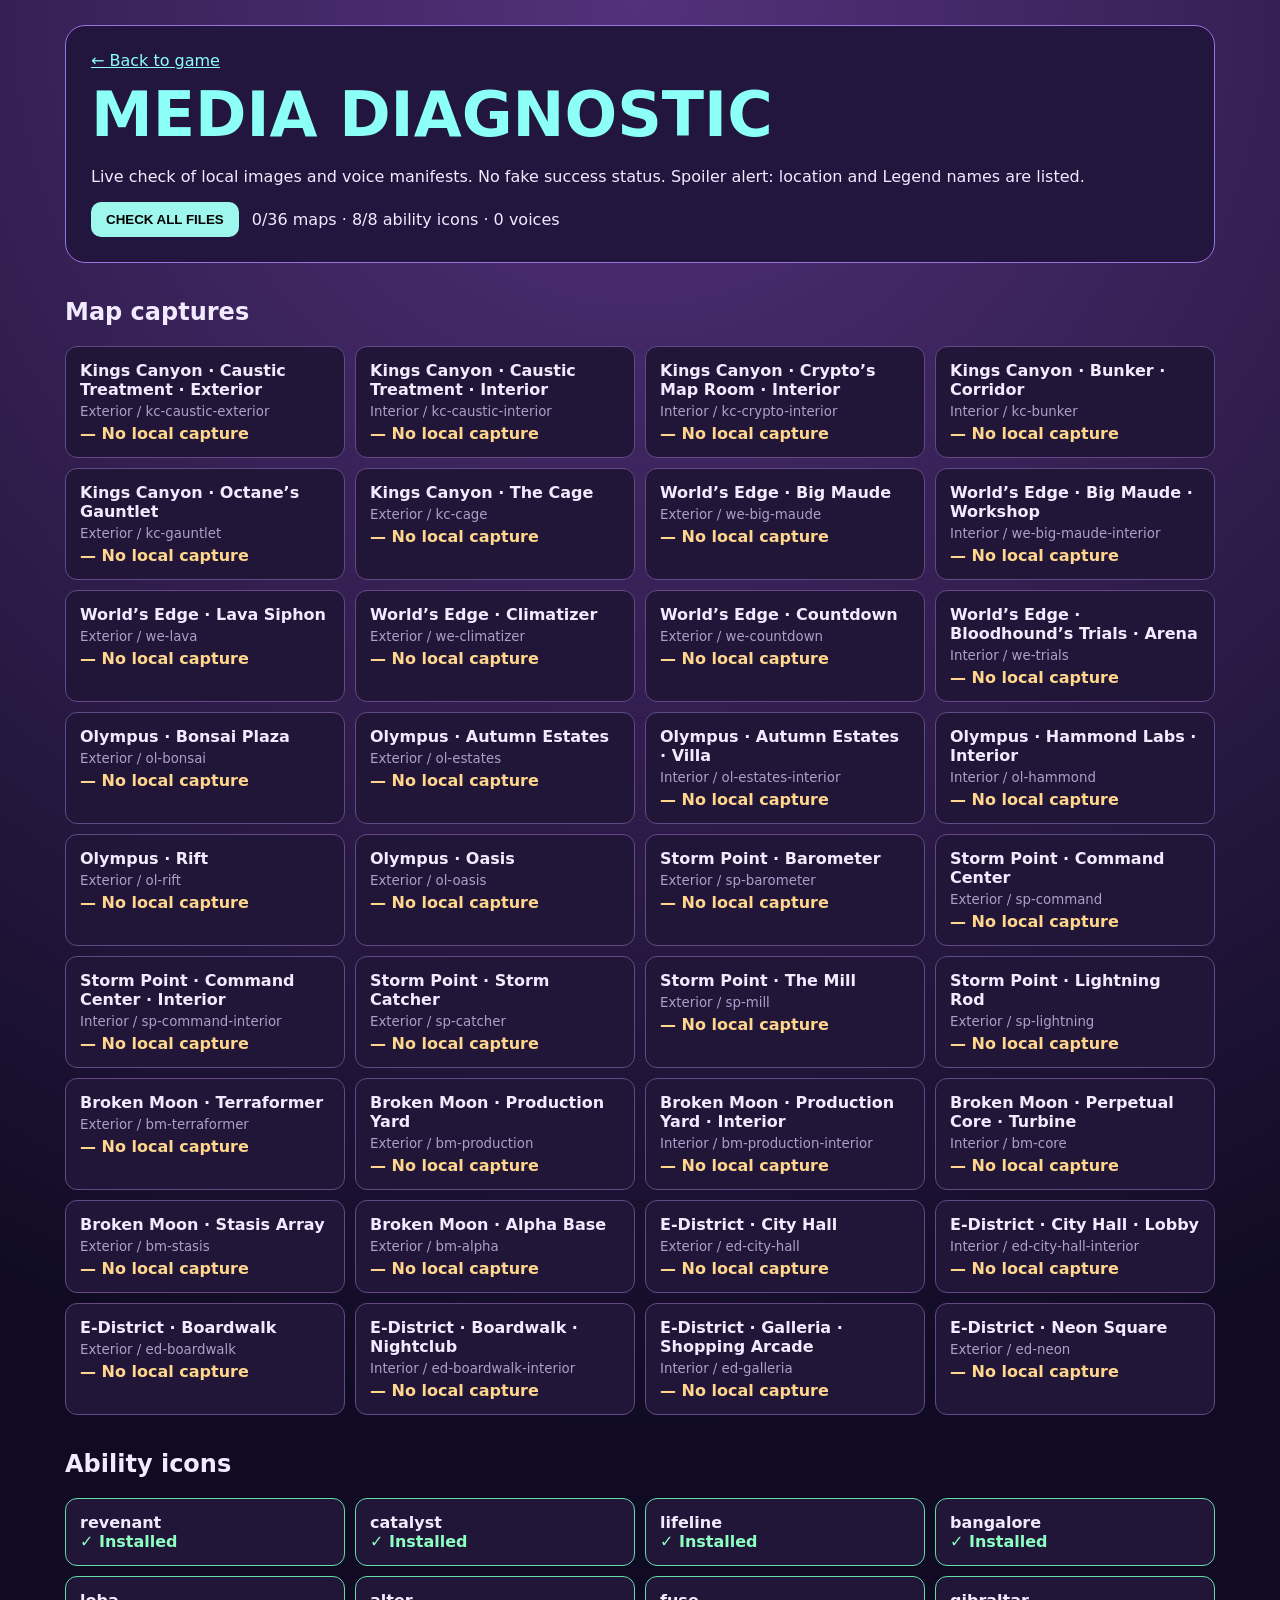
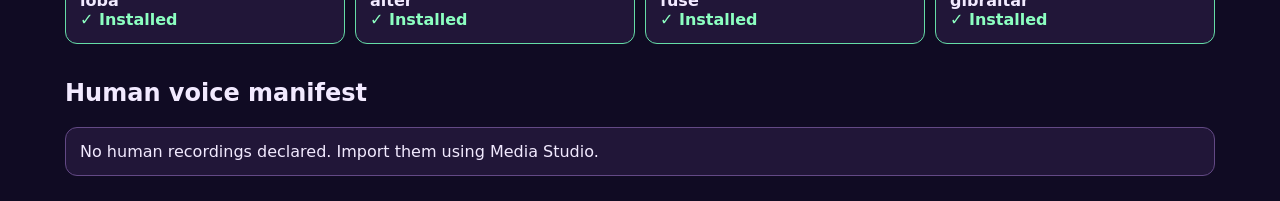
==== MEDIA_DIAGNOSTIC.html @ 8cba3d2e "asd" ====
<!doctype html><html lang="en"><head><meta charset="utf-8"><meta name="viewport" content="width=device-width,initial-scale=1"><title>GTP2 Media Diagnostic</title><style>
:root{font-family:system-ui,sans-serif;color:#f2eaff;background:#100b23}body{margin:0;padding:25px;background:radial-gradient(circle at 50% 0,#53317b,#100b23 75%)}main{max-width:1150px;margin:auto}.top{background:#23163e;border:1px solid #9674df;padding:25px;border-radius:20px}h1{font-size:clamp(30px,6vw,62px);margin:8px 0;color:#8cfff7}h2{margin-top:35px}a{color:#8cfff7}.grid{display:grid;grid-template-columns:repeat(auto-fit,minmax(245px,1fr));gap:10px}.item{padding:14px;border:1px solid #634985;border-radius:12px;background:#211638}.item strong,.item small{display:block}.item small{color:#af9ecb;margin:5px 0}.item b{color:#ffd68c}.item.ok{border-color:#65dda7}.item.ok b{color:#8cffc1}.controls{display:flex;gap:13px;align-items:center;flex-wrap:wrap}button{cursor:pointer;background:#9ef7ec;border:0;border-radius:10px;padding:10px 15px;font-weight:800}</style></head><body><main><section class="top"><a href="./index.html">← Back to game</a><h1>MEDIA DIAGNOSTIC</h1><p>Live check of local images and voice manifests. No fake success status. Spoiler alert: location and Legend names are listed.</p><div class="controls"><button id="rerun">CHECK ALL FILES</button><span id="summary">Ready.</span></div></section><h2>Map captures</h2><div class="grid" id="maps"></div><h2>Ability icons</h2><div class="grid" id="abilities"></div><h2>Human voice manifest</h2><div class="grid" id="voices"></div></main><script type="module">
import {LOCATIONS} from './src/maps.mjs';import {localAbilitySlugs} from './src/abilities.mjs';import {authorizedVoiceSlugs,authorizedVoiceExt} from './src/voice_manifest.mjs';
const escape=s=>String(s).replace(/[&<>"']/g,c=>({'&':'&amp;','<':'&lt;','>':'&gt;','"':'&quot;',"'":'&#39;'}[c]));
async function exists(paths){for(const path of paths){try{const r=await fetch(path,{cache:'no-cache'});if(!r.ok)continue;const h=r.headers.get('content-type')||'';if(h.includes('text/html'))continue;return path;}catch{}}return null;}
async function check(){const rows=await Promise.all(LOCATIONS.map(async loc=>({...loc,path:await exists(['webp','png','jpg','jpeg'].map(ext=>`./assets/maps/${loc.id}.${ext}`))})));const icon=await Promise.all(localAbilitySlugs.map(async slug=>({slug,path:await exists(['png','webp','jpg','jpeg','svg'].map(ext=>`./assets/ability-icons/${slug}.${ext}`))})));const voices=await Promise.all(authorizedVoiceSlugs.map(async slug=>({slug,path:await exists([`./assets/voices/${slug}.${authorizedVoiceExt[slug]||'mp3'}`])})));document.querySelector('#maps').innerHTML=rows.map(o=>`<div class="item ${o.path?'ok':''}"><strong>${escape(o.map)} · ${escape(o.poi)}</strong><small>${escape(o.kind)} / ${escape(o.id)}</small><b>${o.path?'✓ '+escape(o.path):'— No local capture'}</b></div>`).join('');document.querySelector('#abilities').innerHTML=icon.map(o=>`<div class="item ${o.path?'ok':''}"><strong>${escape(o.slug)}</strong><b>${o.path?'✓ Installed':'— Missing'}</b></div>`).join('');document.querySelector('#voices').innerHTML=voices.length?voices.map(o=>`<div class="item ${o.path?'ok':''}"><strong>${escape(o.slug)}</strong><b>${o.path?'✓ Installed':'— Manifest points to missing file'}</b></div>`).join(''):'<div class="item">No human recordings declared. Import them using Media Studio.</div>';document.querySelector('#summary').textContent=`${rows.filter(x=>x.path).length}/${rows.length} maps · ${icon.filter(x=>x.path).length}/${icon.length} ability icons · ${voices.filter(x=>x.path).length} voices`}
document.querySelector('#rerun').addEventListener('click',check);check();
</script></body></html>
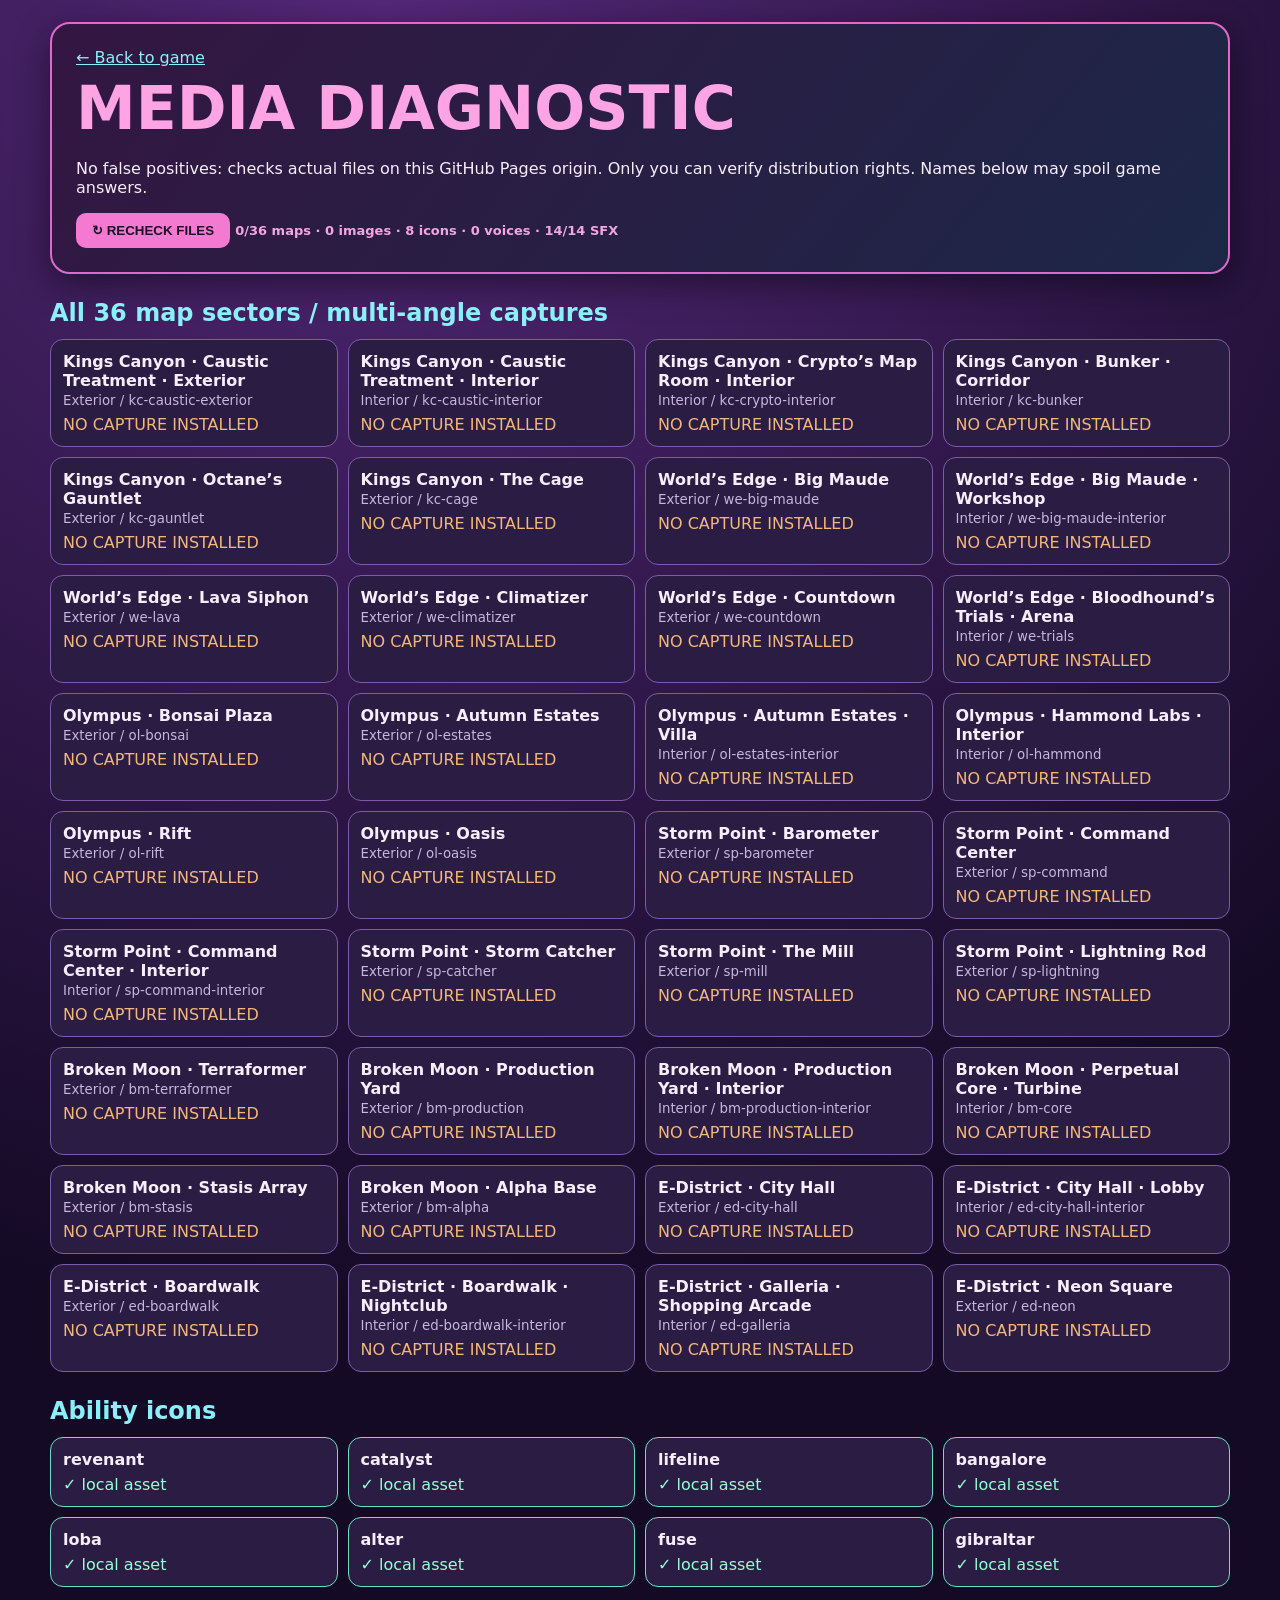
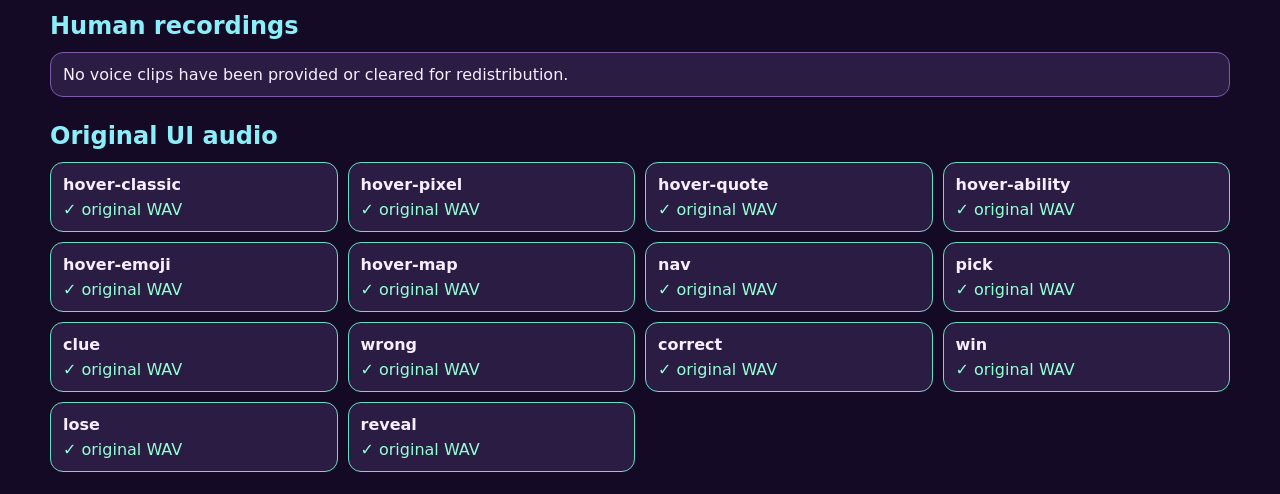
==== commit bc82bcd0: "sadsa" ====
--- a/MEDIA_DIAGNOSTIC.html
+++ b/MEDIA_DIAGNOSTIC.html
@@ -1,8 +1,23 @@
-<!doctype html><html lang="en"><head><meta charset="utf-8"><meta name="viewport" content="width=device-width,initial-scale=1"><title>GTP2 Media Diagnostic</title><style>
-:root{font-family:system-ui,sans-serif;color:#f2eaff;background:#100b23}body{margin:0;padding:25px;background:radial-gradient(circle at 50% 0,#53317b,#100b23 75%)}main{max-width:1150px;margin:auto}.top{background:#23163e;border:1px solid #9674df;padding:25px;border-radius:20px}h1{font-size:clamp(30px,6vw,62px);margin:8px 0;color:#8cfff7}h2{margin-top:35px}a{color:#8cfff7}.grid{display:grid;grid-template-columns:repeat(auto-fit,minmax(245px,1fr));gap:10px}.item{padding:14px;border:1px solid #634985;border-radius:12px;background:#211638}.item strong,.item small{display:block}.item small{color:#af9ecb;margin:5px 0}.item b{color:#ffd68c}.item.ok{border-color:#65dda7}.item.ok b{color:#8cffc1}.controls{display:flex;gap:13px;align-items:center;flex-wrap:wrap}button{cursor:pointer;background:#9ef7ec;border:0;border-radius:10px;padding:10px 15px;font-weight:800}</style></head><body><main><section class="top"><a href="./index.html">← Back to game</a><h1>MEDIA DIAGNOSTIC</h1><p>Live check of local images and voice manifests. No fake success status. Spoiler alert: location and Legend names are listed.</p><div class="controls"><button id="rerun">CHECK ALL FILES</button><span id="summary">Ready.</span></div></section><h2>Map captures</h2><div class="grid" id="maps"></div><h2>Ability icons</h2><div class="grid" id="abilities"></div><h2>Human voice manifest</h2><div class="grid" id="voices"></div></main><script type="module">
-import {LOCATIONS} from './src/maps.mjs';import {localAbilitySlugs} from './src/abilities.mjs';import {authorizedVoiceSlugs,authorizedVoiceExt} from './src/voice_manifest.mjs';
-const escape=s=>String(s).replace(/[&<>"']/g,c=>({'&':'&amp;','<':'&lt;','>':'&gt;','"':'&quot;',"'":'&#39;'}[c]));
-async function exists(paths){for(const path of paths){try{const r=await fetch(path,{cache:'no-cache'});if(!r.ok)continue;const h=r.headers.get('content-type')||'';if(h.includes('text/html'))continue;return path;}catch{}}return null;}
-async function check(){const rows=await Promise.all(LOCATIONS.map(async loc=>({...loc,path:await exists(['webp','png','jpg','jpeg'].map(ext=>`./assets/maps/${loc.id}.${ext}`))})));const icon=await Promise.all(localAbilitySlugs.map(async slug=>({slug,path:await exists(['png','webp','jpg','jpeg','svg'].map(ext=>`./assets/ability-icons/${slug}.${ext}`))})));const voices=await Promise.all(authorizedVoiceSlugs.map(async slug=>({slug,path:await exists([`./assets/voices/${slug}.${authorizedVoiceExt[slug]||'mp3'}`])})));document.querySelector('#maps').innerHTML=rows.map(o=>`<div class="item ${o.path?'ok':''}"><strong>${escape(o.map)} · ${escape(o.poi)}</strong><small>${escape(o.kind)} / ${escape(o.id)}</small><b>${o.path?'✓ '+escape(o.path):'— No local capture'}</b></div>`).join('');document.querySelector('#abilities').innerHTML=icon.map(o=>`<div class="item ${o.path?'ok':''}"><strong>${escape(o.slug)}</strong><b>${o.path?'✓ Installed':'— Missing'}</b></div>`).join('');document.querySelector('#voices').innerHTML=voices.length?voices.map(o=>`<div class="item ${o.path?'ok':''}"><strong>${escape(o.slug)}</strong><b>${o.path?'✓ Installed':'— Manifest points to missing file'}</b></div>`).join(''):'<div class="item">No human recordings declared. Import them using Media Studio.</div>';document.querySelector('#summary').textContent=`${rows.filter(x=>x.path).length}/${rows.length} maps · ${icon.filter(x=>x.path).length}/${icon.length} ability icons · ${voices.filter(x=>x.path).length} voices`}
-document.querySelector('#rerun').addEventListener('click',check);check();
-</script></body></html>+<!doctype html><html lang="en"><head><meta charset="utf-8"><meta name="viewport" content="width=device-width,initial-scale=1"><meta name="theme-color" content="#200d36"><title>GTP2 · Media Diagnostic</title><style>
+:root{font-family:system-ui,sans-serif;background:#140a25;color:#f7edff}body{margin:0;background:radial-gradient(circle at 30% 0,#542879,#140a25 58%)}main{max-width:1180px;margin:auto;padding:22px}.hero{background:linear-gradient(130deg,#331641,#1c2747);border:2px solid #df69c9;border-radius:20px;padding:24px;box-shadow:0 10px 35px #0007}h1{font-size:clamp(35px,5vw,60px);margin:6px 0;color:#ffa4e2}h2{margin:25px 0 12px;color:#8beff9}a{color:#8ceffb}.grid{display:grid;grid-template-columns:repeat(auto-fit,minmax(240px,1fr));gap:10px}.item{border:1px solid #7d5ba7;background:#2b1c43;border-radius:13px;padding:12px}.item.ok{border-color:#6bddc1}.item strong,.item span{display:block}.item small{color:#c9b6d9}.item span{color:#f2b77b;margin-top:6px}.item.ok span{color:#95ffd4}.pill{font-size:13px;font-weight:800;color:#f2a6e0}button{border:0;border-radius:10px;padding:10px 16px;background:#f47ad1;color:#1d0b26;cursor:pointer;font-weight:900}</style></head><body><main><header class="hero"><a href="./index.html">← Back to game</a><h1>MEDIA DIAGNOSTIC</h1><p>No false positives: checks actual files on this GitHub Pages origin. Only you can verify distribution rights. Names below may spoil game answers.</p><button id="rerun">↻ RECHECK FILES</button> <span class="pill" id="summary">Waiting for results…</span></header><h2>All 36 map sectors / multi-angle captures</h2><div id="maps" class="grid"></div><h2>Ability icons</h2><div id="abilities" class="grid"></div><h2>Human recordings</h2><div id="voices" class="grid"></div><h2>Original UI audio</h2><div id="sfx" class="grid"></div></main><script type="module">
+import {LOCATIONS,mapShots} from './src/maps.mjs';
+import {localAbilitySlugs,abilityCandidates} from './src/abilities.mjs';
+import {authorizedVoiceSlugs,authorizedVoiceExt} from './src/voice_manifest.mjs';
+import {mapMediaManifest} from './src/map_media_manifest.mjs';
+const esc=s=>String(s).replace(/[&<>"']/g,c=>({'&':'&amp;','<':'&lt;','>':'&gt;','"':'&quot;',"'":'&#39;'}[c]));
+async function exists(url){if(!url?.startsWith('./'))return false;try{const result=await fetch(url,{cache:'no-store'});return result.ok&&!(result.headers.get('content-type')||'').includes('text/html');}catch{return false}}
+async function first(paths){for(const url of paths){if(await exists(url))return url}return null}
+async function check(){
+ const rows=await Promise.all(LOCATIONS.map(async entry=>{const paths=mapShots(entry);const known=mapMediaManifest[entry.id]||[];const available=await Promise.all((known.length?paths:[...paths]).map(async path=>await exists(path)?path:null));return {...entry,files:available.filter(Boolean)};}));
+ const icons=await Promise.all(localAbilitySlugs.map(async slug=>({slug,path:await first(abilityCandidates(slug))})));
+ const voices=await Promise.all(authorizedVoiceSlugs.map(async slug=>({slug,path:await first([`./assets/voices/${slug}.${authorizedVoiceExt[slug]||'mp3'}`])})));
+ const sfx=['hover-classic','hover-pixel','hover-quote','hover-ability','hover-emoji','hover-map','nav','pick','clue','wrong','correct','win','lose','reveal'];
+ const sound=await Promise.all(sfx.map(async slug=>({slug,ok:await exists(`./assets/sfx/${slug}.wav`)})));
+ document.getElementById('maps').innerHTML=rows.map(x=>`<div class="item ${x.files.length?'ok':''}"><strong>${esc(x.map)} · ${esc(x.poi)}</strong><small>${esc(x.kind)} / ${esc(x.id)}</small><span>${x.files.length?`${x.files.length} local image(s)`:'NO CAPTURE INSTALLED'}</span></div>`).join('');
+ document.getElementById('abilities').innerHTML=icons.map(x=>`<div class="item ${x.path?'ok':''}"><strong>${esc(x.slug)}</strong><span>${x.path?'✓ local asset':'MISSING'}</span></div>`).join('');
+ document.getElementById('voices').innerHTML=voices.length?voices.map(x=>`<div class="item ${x.path?'ok':''}"><strong>${esc(x.slug)}</strong><span>${x.path?'✓ permitted recording installed':'MISSING RECORDING'}</span></div>`).join(''):'<div class="item">No voice clips have been provided or cleared for redistribution.</div>';
+ document.getElementById('sfx').innerHTML=sound.map(x=>`<div class="item ${x.ok?'ok':''}"><strong>${esc(x.slug)}</strong><span>${x.ok?'✓ original WAV':'MISSING FILE'}</span></div>`).join('');
+ document.getElementById('summary').textContent=`${rows.filter(x=>x.files.length).length}/36 maps · ${rows.reduce((a,b)=>a+b.files.length,0)} images · ${icons.filter(x=>x.path).length} icons · ${voices.filter(x=>x.path).length} voices · ${sound.filter(x=>x.ok).length}/14 SFX`;
+}
+document.getElementById('rerun').addEventListener('click',check);check();
+</script></body></html>
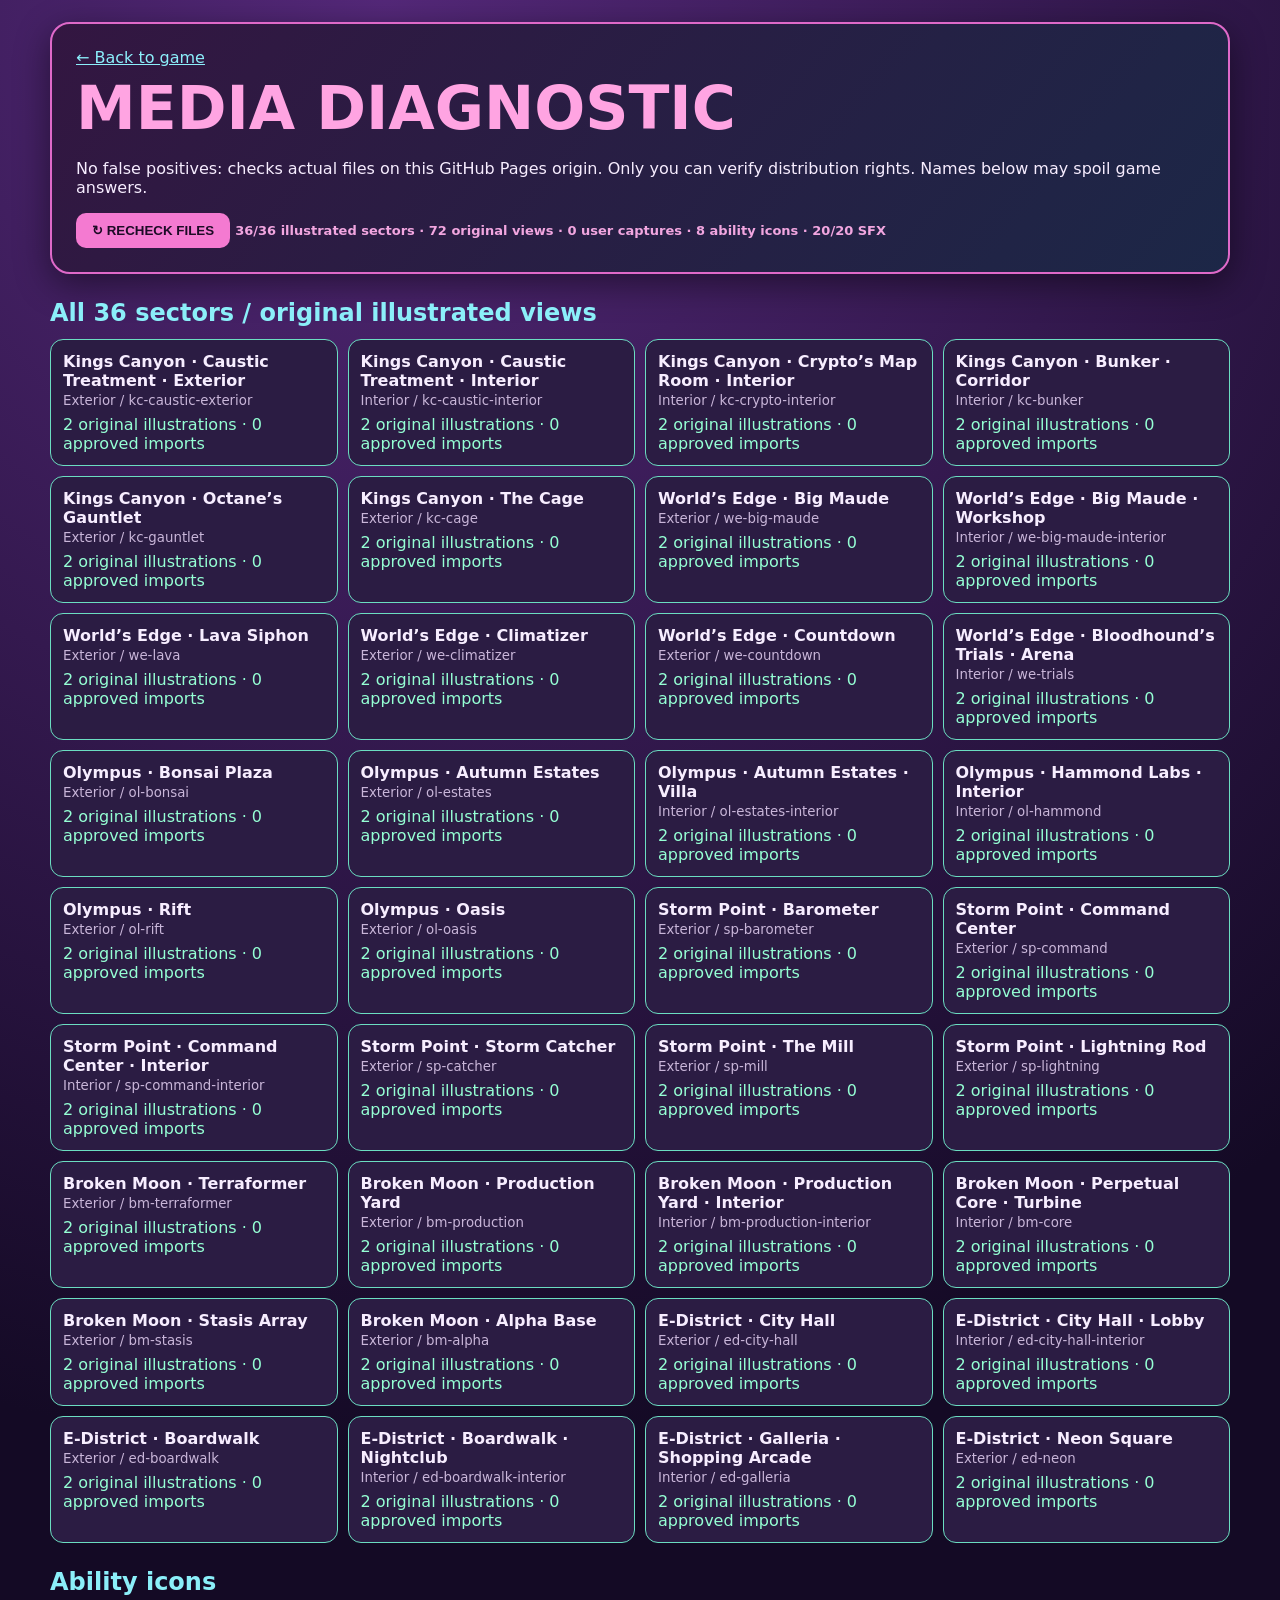
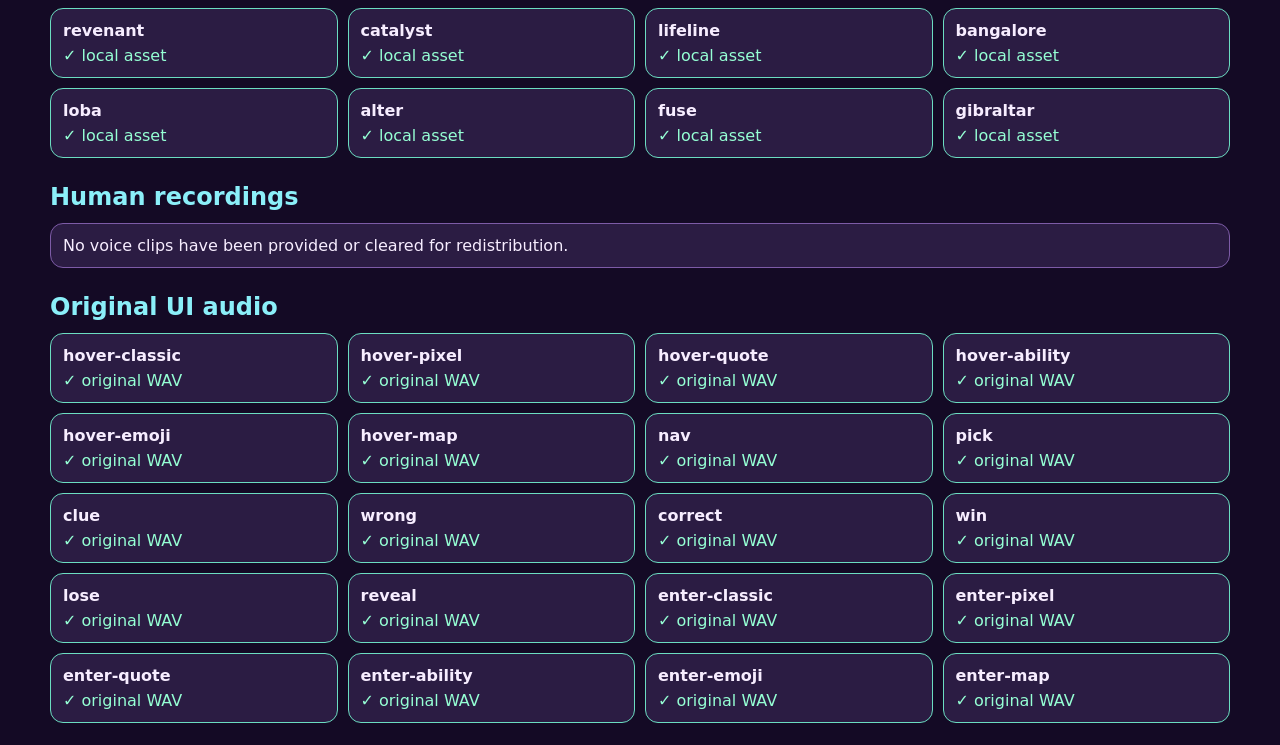
==== commit a7609e85: "xdd" ====
--- a/MEDIA_DIAGNOSTIC.html
+++ b/MEDIA_DIAGNOSTIC.html
@@ -1,23 +1,24 @@
 <!doctype html><html lang="en"><head><meta charset="utf-8"><meta name="viewport" content="width=device-width,initial-scale=1"><meta name="theme-color" content="#200d36"><title>GTP2 · Media Diagnostic</title><style>
-:root{font-family:system-ui,sans-serif;background:#140a25;color:#f7edff}body{margin:0;background:radial-gradient(circle at 30% 0,#542879,#140a25 58%)}main{max-width:1180px;margin:auto;padding:22px}.hero{background:linear-gradient(130deg,#331641,#1c2747);border:2px solid #df69c9;border-radius:20px;padding:24px;box-shadow:0 10px 35px #0007}h1{font-size:clamp(35px,5vw,60px);margin:6px 0;color:#ffa4e2}h2{margin:25px 0 12px;color:#8beff9}a{color:#8ceffb}.grid{display:grid;grid-template-columns:repeat(auto-fit,minmax(240px,1fr));gap:10px}.item{border:1px solid #7d5ba7;background:#2b1c43;border-radius:13px;padding:12px}.item.ok{border-color:#6bddc1}.item strong,.item span{display:block}.item small{color:#c9b6d9}.item span{color:#f2b77b;margin-top:6px}.item.ok span{color:#95ffd4}.pill{font-size:13px;font-weight:800;color:#f2a6e0}button{border:0;border-radius:10px;padding:10px 16px;background:#f47ad1;color:#1d0b26;cursor:pointer;font-weight:900}</style></head><body><main><header class="hero"><a href="./index.html">← Back to game</a><h1>MEDIA DIAGNOSTIC</h1><p>No false positives: checks actual files on this GitHub Pages origin. Only you can verify distribution rights. Names below may spoil game answers.</p><button id="rerun">↻ RECHECK FILES</button> <span class="pill" id="summary">Waiting for results…</span></header><h2>All 36 map sectors / multi-angle captures</h2><div id="maps" class="grid"></div><h2>Ability icons</h2><div id="abilities" class="grid"></div><h2>Human recordings</h2><div id="voices" class="grid"></div><h2>Original UI audio</h2><div id="sfx" class="grid"></div></main><script type="module">
+:root{font-family:system-ui,sans-serif;background:#140a25;color:#f7edff}body{margin:0;background:radial-gradient(circle at 30% 0,#542879,#140a25 58%)}main{max-width:1180px;margin:auto;padding:22px}.hero{background:linear-gradient(130deg,#331641,#1c2747);border:2px solid #df69c9;border-radius:20px;padding:24px;box-shadow:0 10px 35px #0007}h1{font-size:clamp(35px,5vw,60px);margin:6px 0;color:#ffa4e2}h2{margin:25px 0 12px;color:#8beff9}a{color:#8ceffb}.grid{display:grid;grid-template-columns:repeat(auto-fit,minmax(240px,1fr));gap:10px}.item{border:1px solid #7d5ba7;background:#2b1c43;border-radius:13px;padding:12px}.item.ok{border-color:#6bddc1}.item strong,.item span{display:block}.item small{color:#c9b6d9}.item span{color:#f2b77b;margin-top:6px}.item.ok span{color:#95ffd4}.pill{font-size:13px;font-weight:800;color:#f2a6e0}button{border:0;border-radius:10px;padding:10px 16px;background:#f47ad1;color:#1d0b26;cursor:pointer;font-weight:900}</style></head><body><main><header class="hero"><a href="./index.html">← Back to game</a><h1>MEDIA DIAGNOSTIC</h1><p>No false positives: checks actual files on this GitHub Pages origin. Only you can verify distribution rights. Names below may spoil game answers.</p><button id="rerun">↻ RECHECK FILES</button> <span class="pill" id="summary">Waiting for results…</span></header><h2>All 36 sectors / original illustrated views</h2><div id="maps" class="grid"></div><h2>Ability icons</h2><div id="abilities" class="grid"></div><h2>Human recordings</h2><div id="voices" class="grid"></div><h2>Original UI audio</h2><div id="sfx" class="grid"></div></main><script type="module">
 import {LOCATIONS,mapShots} from './src/maps.mjs';
 import {localAbilitySlugs,abilityCandidates} from './src/abilities.mjs';
 import {authorizedVoiceSlugs,authorizedVoiceExt} from './src/voice_manifest.mjs';
 import {mapMediaManifest} from './src/map_media_manifest.mjs';
+import {conceptMapManifest} from './src/concept_map_manifest.mjs';
 const esc=s=>String(s).replace(/[&<>"']/g,c=>({'&':'&amp;','<':'&lt;','>':'&gt;','"':'&quot;',"'":'&#39;'}[c]));
 async function exists(url){if(!url?.startsWith('./'))return false;try{const result=await fetch(url,{cache:'no-store'});return result.ok&&!(result.headers.get('content-type')||'').includes('text/html');}catch{return false}}
 async function first(paths){for(const url of paths){if(await exists(url))return url}return null}
 async function check(){
- const rows=await Promise.all(LOCATIONS.map(async entry=>{const paths=mapShots(entry);const known=mapMediaManifest[entry.id]||[];const available=await Promise.all((known.length?paths:[...paths]).map(async path=>await exists(path)?path:null));return {...entry,files:available.filter(Boolean)};}));
+ const rows=await Promise.all(LOCATIONS.map(async entry=>{const paths=mapShots(entry);const available=await Promise.all(paths.map(async path=>await exists(path)?path:null));const files=available.filter(Boolean);const concept=files.filter(f=>f.includes('-concept-'));return {...entry,files,concept,custom:files.length-concept.length};}));
  const icons=await Promise.all(localAbilitySlugs.map(async slug=>({slug,path:await first(abilityCandidates(slug))})));
  const voices=await Promise.all(authorizedVoiceSlugs.map(async slug=>({slug,path:await first([`./assets/voices/${slug}.${authorizedVoiceExt[slug]||'mp3'}`])})));
- const sfx=['hover-classic','hover-pixel','hover-quote','hover-ability','hover-emoji','hover-map','nav','pick','clue','wrong','correct','win','lose','reveal'];
+ const sfx=['hover-classic','hover-pixel','hover-quote','hover-ability','hover-emoji','hover-map','nav','pick','clue','wrong','correct','win','lose','reveal','enter-classic','enter-pixel','enter-quote','enter-ability','enter-emoji','enter-map'];
  const sound=await Promise.all(sfx.map(async slug=>({slug,ok:await exists(`./assets/sfx/${slug}.wav`)})));
- document.getElementById('maps').innerHTML=rows.map(x=>`<div class="item ${x.files.length?'ok':''}"><strong>${esc(x.map)} · ${esc(x.poi)}</strong><small>${esc(x.kind)} / ${esc(x.id)}</small><span>${x.files.length?`${x.files.length} local image(s)`:'NO CAPTURE INSTALLED'}</span></div>`).join('');
+ document.getElementById('maps').innerHTML=rows.map(x=>`<div class="item ${x.files.length?'ok':''}"><strong>${esc(x.map)} · ${esc(x.poi)}</strong><small>${esc(x.kind)} / ${esc(x.id)}</small><span>${x.files.length?`${x.concept.length} original illustrations · ${x.custom} approved imports`:'NO CAPTURE INSTALLED'}</span></div>`).join('');
  document.getElementById('abilities').innerHTML=icons.map(x=>`<div class="item ${x.path?'ok':''}"><strong>${esc(x.slug)}</strong><span>${x.path?'✓ local asset':'MISSING'}</span></div>`).join('');
  document.getElementById('voices').innerHTML=voices.length?voices.map(x=>`<div class="item ${x.path?'ok':''}"><strong>${esc(x.slug)}</strong><span>${x.path?'✓ permitted recording installed':'MISSING RECORDING'}</span></div>`).join(''):'<div class="item">No voice clips have been provided or cleared for redistribution.</div>';
  document.getElementById('sfx').innerHTML=sound.map(x=>`<div class="item ${x.ok?'ok':''}"><strong>${esc(x.slug)}</strong><span>${x.ok?'✓ original WAV':'MISSING FILE'}</span></div>`).join('');
- document.getElementById('summary').textContent=`${rows.filter(x=>x.files.length).length}/36 maps · ${rows.reduce((a,b)=>a+b.files.length,0)} images · ${icons.filter(x=>x.path).length} icons · ${voices.filter(x=>x.path).length} voices · ${sound.filter(x=>x.ok).length}/14 SFX`;
+ document.getElementById('summary').textContent=`${rows.filter(x=>x.concept.length).length}/36 illustrated sectors · ${rows.reduce((a,b)=>a+b.concept.length,0)} original views · ${rows.reduce((a,b)=>a+b.custom,0)} user captures · ${icons.filter(x=>x.path).length} ability icons · ${sound.filter(x=>x.ok).length}/20 SFX`;
 }
 document.getElementById('rerun').addEventListener('click',check);check();
 </script></body></html>
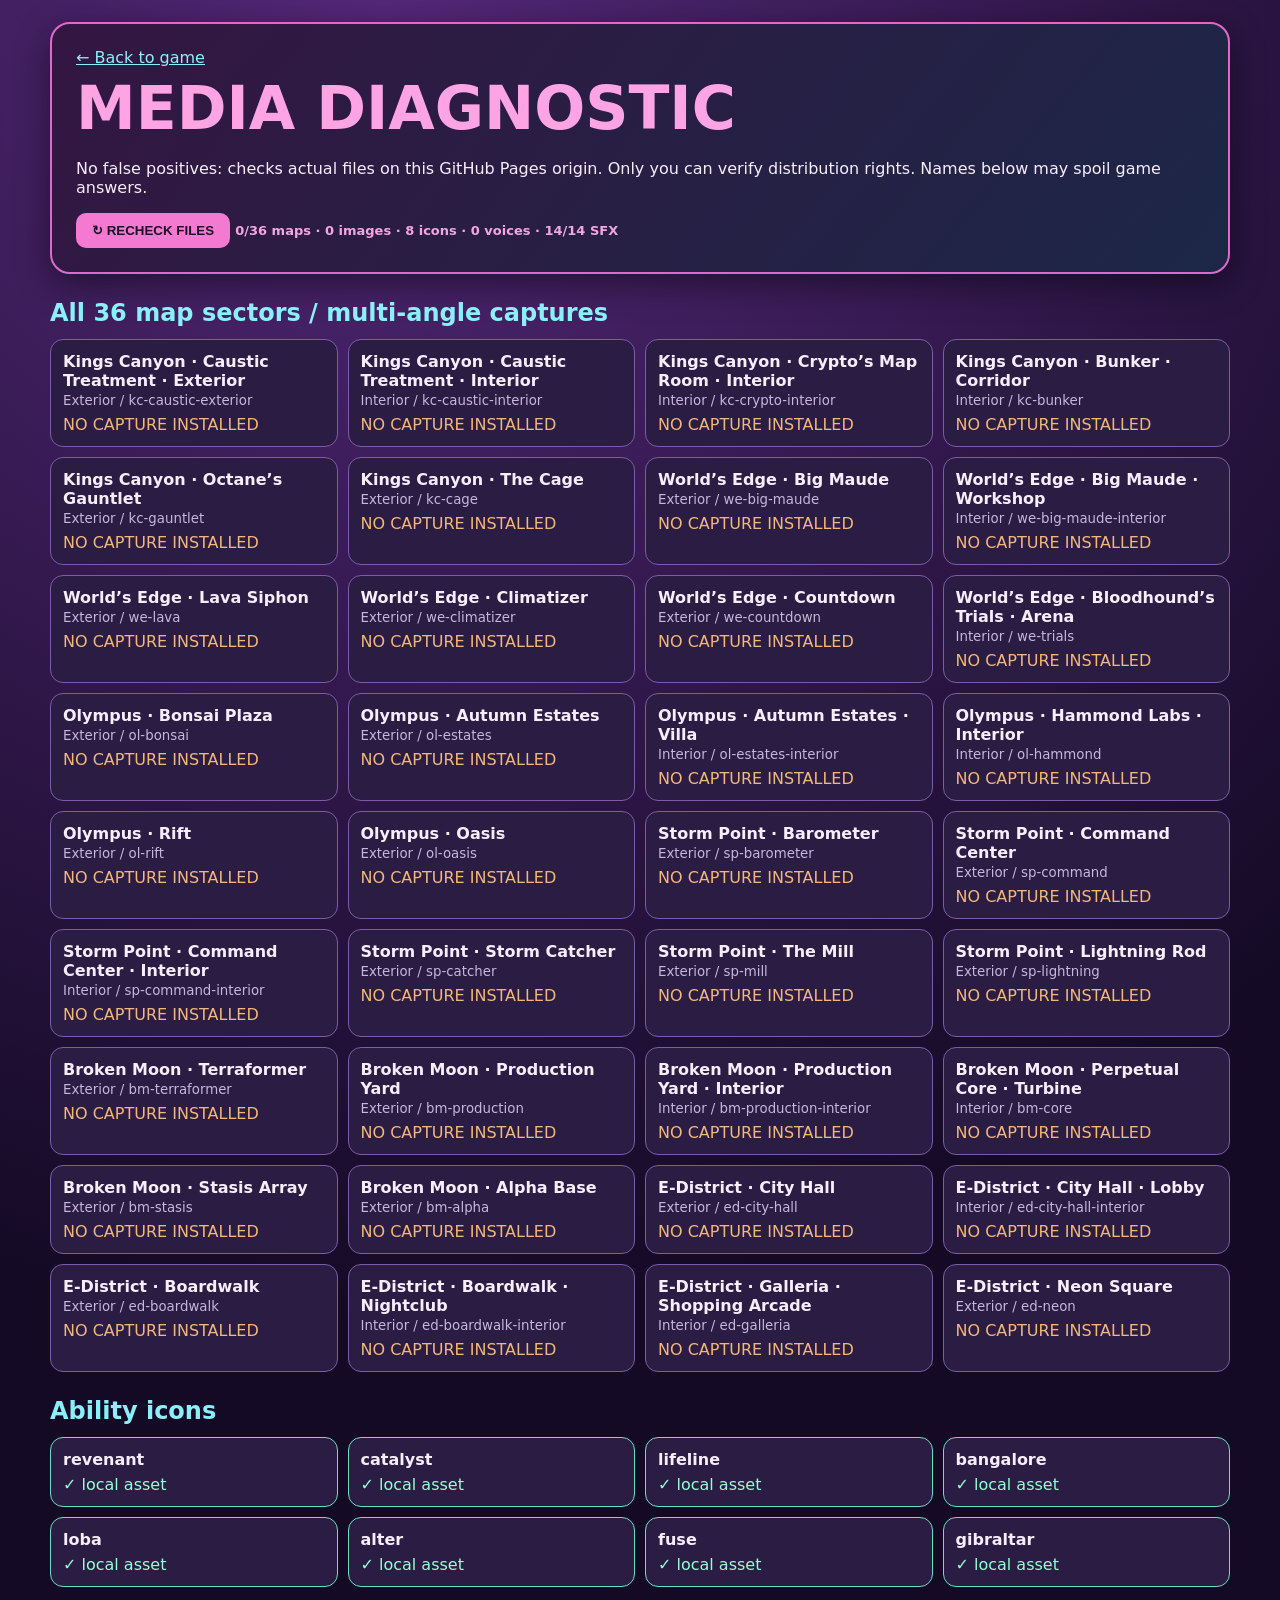
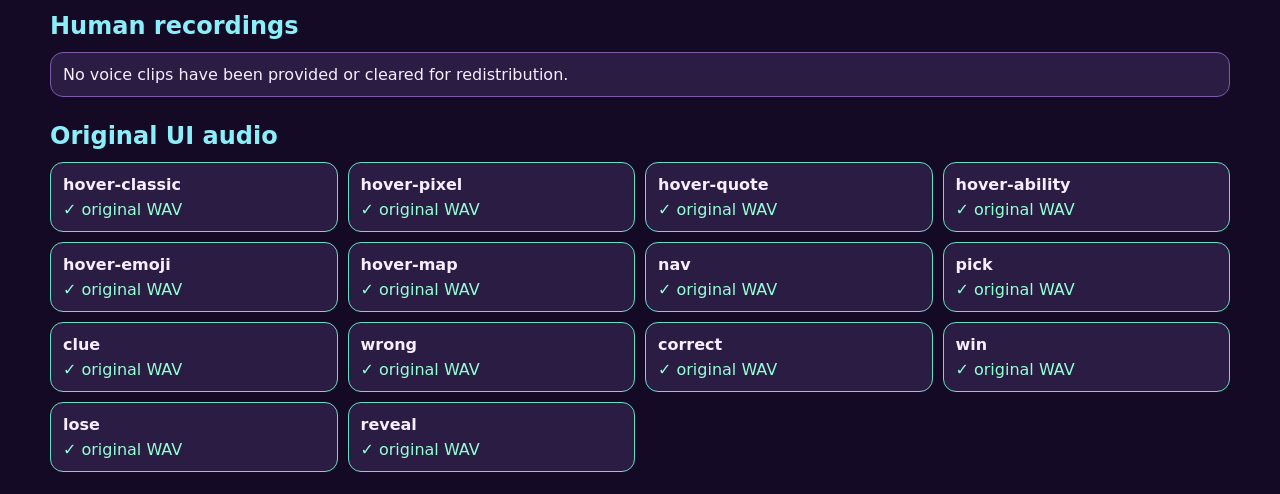
==== commit d775a5c2: "asx" ====
--- a/MEDIA_DIAGNOSTIC.html
+++ b/MEDIA_DIAGNOSTIC.html
@@ -1,24 +1,23 @@
 <!doctype html><html lang="en"><head><meta charset="utf-8"><meta name="viewport" content="width=device-width,initial-scale=1"><meta name="theme-color" content="#200d36"><title>GTP2 · Media Diagnostic</title><style>
-:root{font-family:system-ui,sans-serif;background:#140a25;color:#f7edff}body{margin:0;background:radial-gradient(circle at 30% 0,#542879,#140a25 58%)}main{max-width:1180px;margin:auto;padding:22px}.hero{background:linear-gradient(130deg,#331641,#1c2747);border:2px solid #df69c9;border-radius:20px;padding:24px;box-shadow:0 10px 35px #0007}h1{font-size:clamp(35px,5vw,60px);margin:6px 0;color:#ffa4e2}h2{margin:25px 0 12px;color:#8beff9}a{color:#8ceffb}.grid{display:grid;grid-template-columns:repeat(auto-fit,minmax(240px,1fr));gap:10px}.item{border:1px solid #7d5ba7;background:#2b1c43;border-radius:13px;padding:12px}.item.ok{border-color:#6bddc1}.item strong,.item span{display:block}.item small{color:#c9b6d9}.item span{color:#f2b77b;margin-top:6px}.item.ok span{color:#95ffd4}.pill{font-size:13px;font-weight:800;color:#f2a6e0}button{border:0;border-radius:10px;padding:10px 16px;background:#f47ad1;color:#1d0b26;cursor:pointer;font-weight:900}</style></head><body><main><header class="hero"><a href="./index.html">← Back to game</a><h1>MEDIA DIAGNOSTIC</h1><p>No false positives: checks actual files on this GitHub Pages origin. Only you can verify distribution rights. Names below may spoil game answers.</p><button id="rerun">↻ RECHECK FILES</button> <span class="pill" id="summary">Waiting for results…</span></header><h2>All 36 sectors / original illustrated views</h2><div id="maps" class="grid"></div><h2>Ability icons</h2><div id="abilities" class="grid"></div><h2>Human recordings</h2><div id="voices" class="grid"></div><h2>Original UI audio</h2><div id="sfx" class="grid"></div></main><script type="module">
+:root{font-family:system-ui,sans-serif;background:#140a25;color:#f7edff}body{margin:0;background:radial-gradient(circle at 30% 0,#542879,#140a25 58%)}main{max-width:1180px;margin:auto;padding:22px}.hero{background:linear-gradient(130deg,#331641,#1c2747);border:2px solid #df69c9;border-radius:20px;padding:24px;box-shadow:0 10px 35px #0007}h1{font-size:clamp(35px,5vw,60px);margin:6px 0;color:#ffa4e2}h2{margin:25px 0 12px;color:#8beff9}a{color:#8ceffb}.grid{display:grid;grid-template-columns:repeat(auto-fit,minmax(240px,1fr));gap:10px}.item{border:1px solid #7d5ba7;background:#2b1c43;border-radius:13px;padding:12px}.item.ok{border-color:#6bddc1}.item strong,.item span{display:block}.item small{color:#c9b6d9}.item span{color:#f2b77b;margin-top:6px}.item.ok span{color:#95ffd4}.pill{font-size:13px;font-weight:800;color:#f2a6e0}button{border:0;border-radius:10px;padding:10px 16px;background:#f47ad1;color:#1d0b26;cursor:pointer;font-weight:900}</style></head><body><main><header class="hero"><a href="./index.html">← Back to game</a><h1>MEDIA DIAGNOSTIC</h1><p>No false positives: checks actual files on this GitHub Pages origin. Only you can verify distribution rights. Names below may spoil game answers.</p><button id="rerun">↻ RECHECK FILES</button> <span class="pill" id="summary">Waiting for results…</span></header><h2>All 36 map sectors / multi-angle captures</h2><div id="maps" class="grid"></div><h2>Ability icons</h2><div id="abilities" class="grid"></div><h2>Human recordings</h2><div id="voices" class="grid"></div><h2>Original UI audio</h2><div id="sfx" class="grid"></div></main><script type="module">
 import {LOCATIONS,mapShots} from './src/maps.mjs';
 import {localAbilitySlugs,abilityCandidates} from './src/abilities.mjs';
 import {authorizedVoiceSlugs,authorizedVoiceExt} from './src/voice_manifest.mjs';
 import {mapMediaManifest} from './src/map_media_manifest.mjs';
-import {conceptMapManifest} from './src/concept_map_manifest.mjs';
 const esc=s=>String(s).replace(/[&<>"']/g,c=>({'&':'&amp;','<':'&lt;','>':'&gt;','"':'&quot;',"'":'&#39;'}[c]));
 async function exists(url){if(!url?.startsWith('./'))return false;try{const result=await fetch(url,{cache:'no-store'});return result.ok&&!(result.headers.get('content-type')||'').includes('text/html');}catch{return false}}
 async function first(paths){for(const url of paths){if(await exists(url))return url}return null}
 async function check(){
- const rows=await Promise.all(LOCATIONS.map(async entry=>{const paths=mapShots(entry);const available=await Promise.all(paths.map(async path=>await exists(path)?path:null));const files=available.filter(Boolean);const concept=files.filter(f=>f.includes('-concept-'));return {...entry,files,concept,custom:files.length-concept.length};}));
+ const rows=await Promise.all(LOCATIONS.map(async entry=>{const paths=mapShots(entry);const known=mapMediaManifest[entry.id]||[];const available=await Promise.all((known.length?paths:[...paths]).map(async path=>await exists(path)?path:null));return {...entry,files:available.filter(Boolean)};}));
  const icons=await Promise.all(localAbilitySlugs.map(async slug=>({slug,path:await first(abilityCandidates(slug))})));
  const voices=await Promise.all(authorizedVoiceSlugs.map(async slug=>({slug,path:await first([`./assets/voices/${slug}.${authorizedVoiceExt[slug]||'mp3'}`])})));
- const sfx=['hover-classic','hover-pixel','hover-quote','hover-ability','hover-emoji','hover-map','nav','pick','clue','wrong','correct','win','lose','reveal','enter-classic','enter-pixel','enter-quote','enter-ability','enter-emoji','enter-map'];
+ const sfx=['hover-classic','hover-pixel','hover-quote','hover-ability','hover-emoji','hover-map','nav','pick','clue','wrong','correct','win','lose','reveal'];
  const sound=await Promise.all(sfx.map(async slug=>({slug,ok:await exists(`./assets/sfx/${slug}.wav`)})));
- document.getElementById('maps').innerHTML=rows.map(x=>`<div class="item ${x.files.length?'ok':''}"><strong>${esc(x.map)} · ${esc(x.poi)}</strong><small>${esc(x.kind)} / ${esc(x.id)}</small><span>${x.files.length?`${x.concept.length} original illustrations · ${x.custom} approved imports`:'NO CAPTURE INSTALLED'}</span></div>`).join('');
+ document.getElementById('maps').innerHTML=rows.map(x=>`<div class="item ${x.files.length?'ok':''}"><strong>${esc(x.map)} · ${esc(x.poi)}</strong><small>${esc(x.kind)} / ${esc(x.id)}</small><span>${x.files.length?`${x.files.length} local image(s)`:'NO CAPTURE INSTALLED'}</span></div>`).join('');
  document.getElementById('abilities').innerHTML=icons.map(x=>`<div class="item ${x.path?'ok':''}"><strong>${esc(x.slug)}</strong><span>${x.path?'✓ local asset':'MISSING'}</span></div>`).join('');
  document.getElementById('voices').innerHTML=voices.length?voices.map(x=>`<div class="item ${x.path?'ok':''}"><strong>${esc(x.slug)}</strong><span>${x.path?'✓ permitted recording installed':'MISSING RECORDING'}</span></div>`).join(''):'<div class="item">No voice clips have been provided or cleared for redistribution.</div>';
  document.getElementById('sfx').innerHTML=sound.map(x=>`<div class="item ${x.ok?'ok':''}"><strong>${esc(x.slug)}</strong><span>${x.ok?'✓ original WAV':'MISSING FILE'}</span></div>`).join('');
- document.getElementById('summary').textContent=`${rows.filter(x=>x.concept.length).length}/36 illustrated sectors · ${rows.reduce((a,b)=>a+b.concept.length,0)} original views · ${rows.reduce((a,b)=>a+b.custom,0)} user captures · ${icons.filter(x=>x.path).length} ability icons · ${sound.filter(x=>x.ok).length}/20 SFX`;
+ document.getElementById('summary').textContent=`${rows.filter(x=>x.files.length).length}/36 maps · ${rows.reduce((a,b)=>a+b.files.length,0)} images · ${icons.filter(x=>x.path).length} icons · ${voices.filter(x=>x.path).length} voices · ${sound.filter(x=>x.ok).length}/14 SFX`;
 }
 document.getElementById('rerun').addEventListener('click',check);check();
 </script></body></html>
